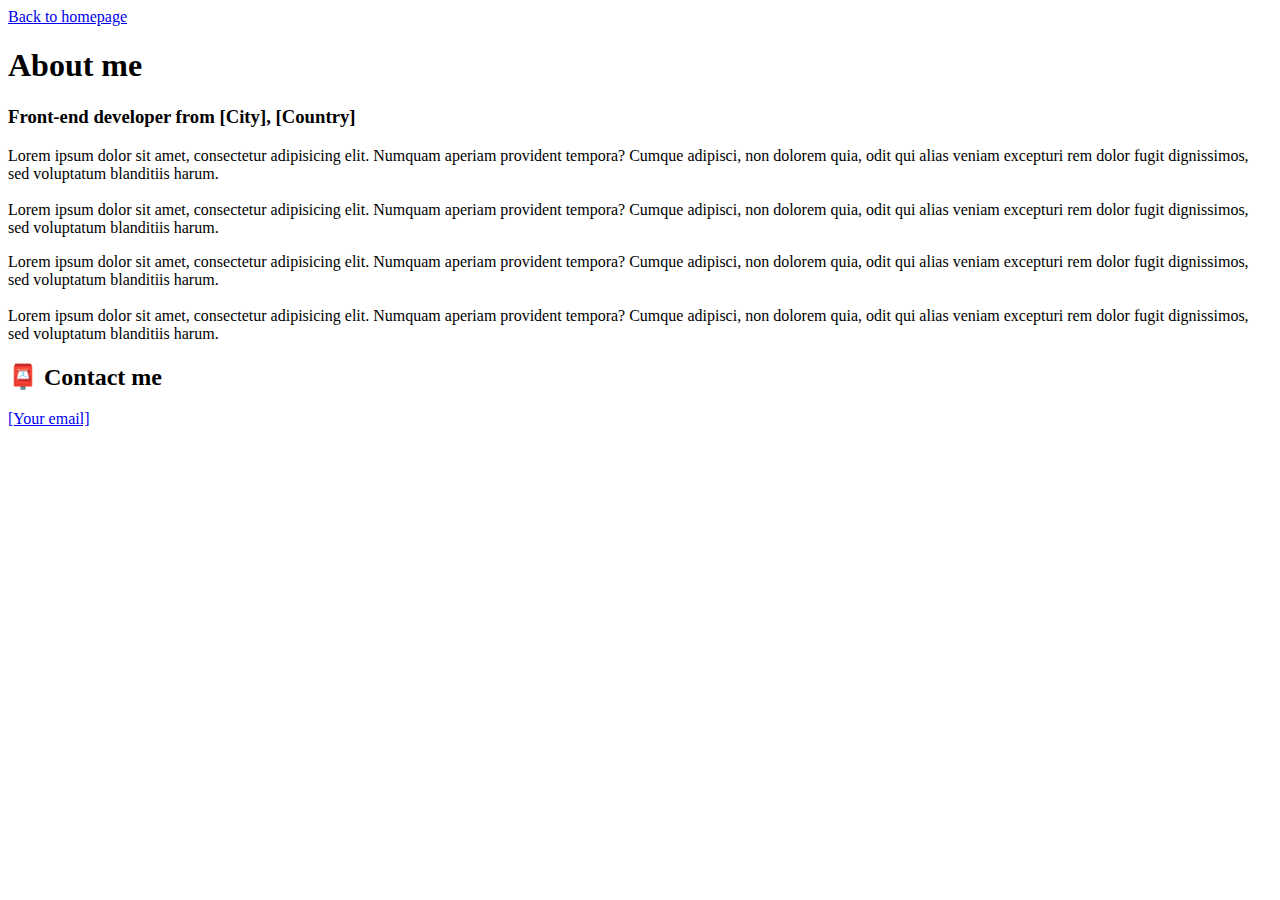
==== about.html @ fc3f0b72 "Create html and css files" ====
<!DOCTYPE html>
<html lang="en">
  <head>
    <meta charset="UTF-8" />
    <meta http-equiv="X-UA-Compatible" content="IE=edge" />
    <meta name="viewport" content="width=device-width, initial-scale=1.0" />
    <link rel="stylesheet" href="style.css" />
    <title>About [Your name]</title>
  </head>
  <body>
    <a href="index.html" class="homepage-link">Back to homepage</a>
    <h1>About me</h1>
    <h3>Front-end developer from [City], [Country]</h3>
    <div class="about-paragraphs">
      <p>
        Lorem ipsum dolor sit amet, consectetur adipisicing elit. Numquam
        aperiam provident tempora? Cumque adipisci, non dolorem quia, odit qui
        alias veniam excepturi rem dolor fugit dignissimos, sed voluptatum
        blanditiis harum.
        <br />
        <br />
        Lorem ipsum dolor sit amet, consectetur adipisicing elit. Numquam
        aperiam provident tempora? Cumque adipisci, non dolorem quia, odit qui
        alias veniam excepturi rem dolor fugit dignissimos, sed voluptatum
        blanditiis harum.
      </p>
      <p>
        Lorem ipsum dolor sit amet, consectetur adipisicing elit. Numquam
        aperiam provident tempora? Cumque adipisci, non dolorem quia, odit qui
        alias veniam excepturi rem dolor fugit dignissimos, sed voluptatum
        blanditiis harum.
        <br />
        <br />
        Lorem ipsum dolor sit amet, consectetur adipisicing elit. Numquam
        aperiam provident tempora? Cumque adipisci, non dolorem quia, odit qui
        alias veniam excepturi rem dolor fugit dignissimos, sed voluptatum
        blanditiis harum.
      </p>
    </div>
    <div id="contact">
      <h2>📮 Contact me</h2>
      <a href="mailto:[email]" class="email-link"> [Your email] </a>
    </div>
  </body>
</html>
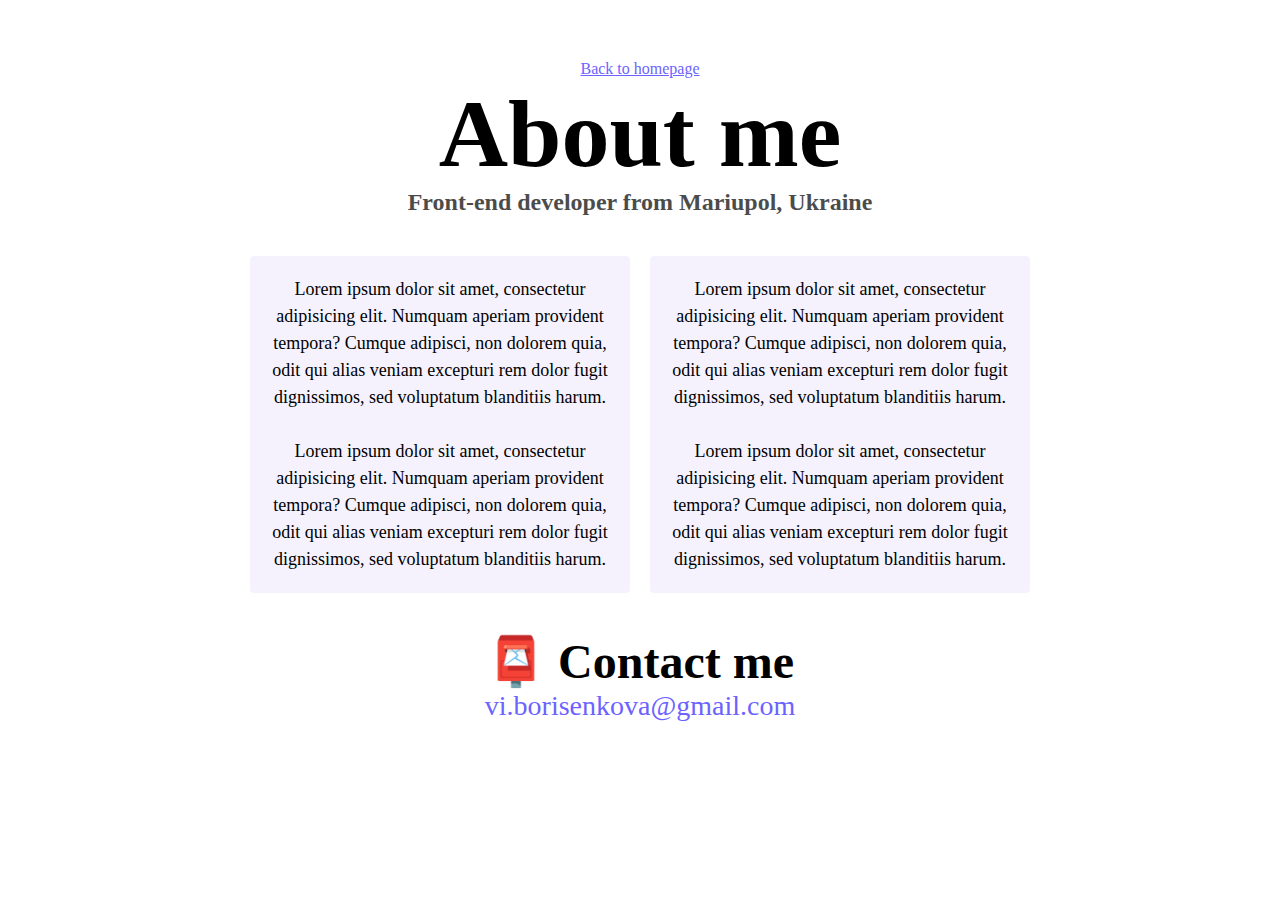
==== commit 38325976: "Add Bootstrap and images" ====
--- a/about.html
+++ b/about.html
@@ -4,13 +4,15 @@
     <meta charset="UTF-8" />
     <meta http-equiv="X-UA-Compatible" content="IE=edge" />
     <meta name="viewport" content="width=device-width, initial-scale=1.0" />
-    <link rel="stylesheet" href="style.css" />
-    <title>About [Your name]</title>
+    <link rel="stylesheet" href="src/style.css" />
+    <link href="https://cdn.jsdelivr.net/npm/bootstrap@5.2.0/dist/css/bootstrap.min.css" rel="stylesheet" integrity="sha384-gH2yIJqKdNHPEq0n4Mqa/HGKIhSkIHeL5AyhkYV8i59U5AR6csBvApHHNl/vI1Bx" crossorigin="anonymous">
+<script src="https://cdn.jsdelivr.net/npm/bootstrap@5.2.0/dist/js/bootstrap.bundle.min.js" integrity="sha384-A3rJD856KowSb7dwlZdYEkO39Gagi7vIsF0jrRAoQmDKKtQBHUuLZ9AsSv4jD4Xa" crossorigin="anonymous"></script>
+    <title>About Viktoriia Borisenkova</title>
   </head>
   <body>
     <a href="index.html" class="homepage-link">Back to homepage</a>
     <h1>About me</h1>
-    <h3>Front-end developer from [City], [Country]</h3>
+    <h3>Front-end developer from Mariupol, Ukraine</h3>
     <div class="about-paragraphs">
       <p>
         Lorem ipsum dolor sit amet, consectetur adipisicing elit. Numquam
@@ -39,7 +41,7 @@
     </div>
     <div id="contact">
       <h2>📮 Contact me</h2>
-      <a href="mailto:[email]" class="email-link"> [Your email] </a>
+      <a href="mailto:vi.borisenkova@gmail.com" class="email-link"> vi.borisenkova@gmail.com </a>
     </div>
   </body>
 </html>
--- a/src/style.css
+++ b/src/style.css
@@ -0,0 +1,92 @@
+:root {
+    --primary-color: #6c63ff;
+    --secondary-color: #f5f2fe;
+    --box-shadow: 0 5px 10px rgba(0, 0, 0, 0.3);
+  }
+  
+  body {
+    margin: 60px auto;
+    max-width: 800px;
+  }
+  
+  h1,
+  h2,
+  h3 {
+    text-align: center;
+    margin: 0;
+  }
+  
+  h1 {
+    font-size: 96px;
+  }
+  
+  h2 {
+    font-size: 48px;
+  }
+  
+  h3 {
+    font-size: 24px;
+    opacity: 0.7;
+  }
+  
+  p {
+    background: var(--secondary-color);
+    padding: 20px;
+    border-radius: 4px;
+    font-size: 18px;
+    line-height: 1.5;
+    text-align: center;
+  }
+  
+  .navigation-links {
+    display: flex;
+    margin-top: 40px;
+    justify-content: center;
+  }
+  
+  .navigation-links a {
+    margin: 20px;
+    border-radius: 4px;
+    padding: 20px 15px;
+    text-decoration: none;
+    text-transform: capitalize;
+  }
+  
+  .contact-link {
+    background: var(--primary-color);
+    box-shadow: var(--box-shadow);
+    color: white;
+  }
+  
+  .about-link {
+    color: var(--primary-color);
+    border: 1px solid var(--primary-color);
+  }
+  
+  .homepage-link {
+    color: var(--primary-color);
+    text-align: center;
+    display: block;
+  }
+  
+  .about-paragraphs {
+    display: flex;
+    margin: 30px 0;
+  }
+  
+  .about-paragraphs p {
+    margin: 10px;
+  }
+  
+  .email-link {
+    display: flex;
+    justify-content: center;
+    color: var(--primary-color);
+    font-size: 28px;
+    text-decoration: none;
+  }
+  
+  .email-link:hover {
+    text-decoration: underline;
+  }
+  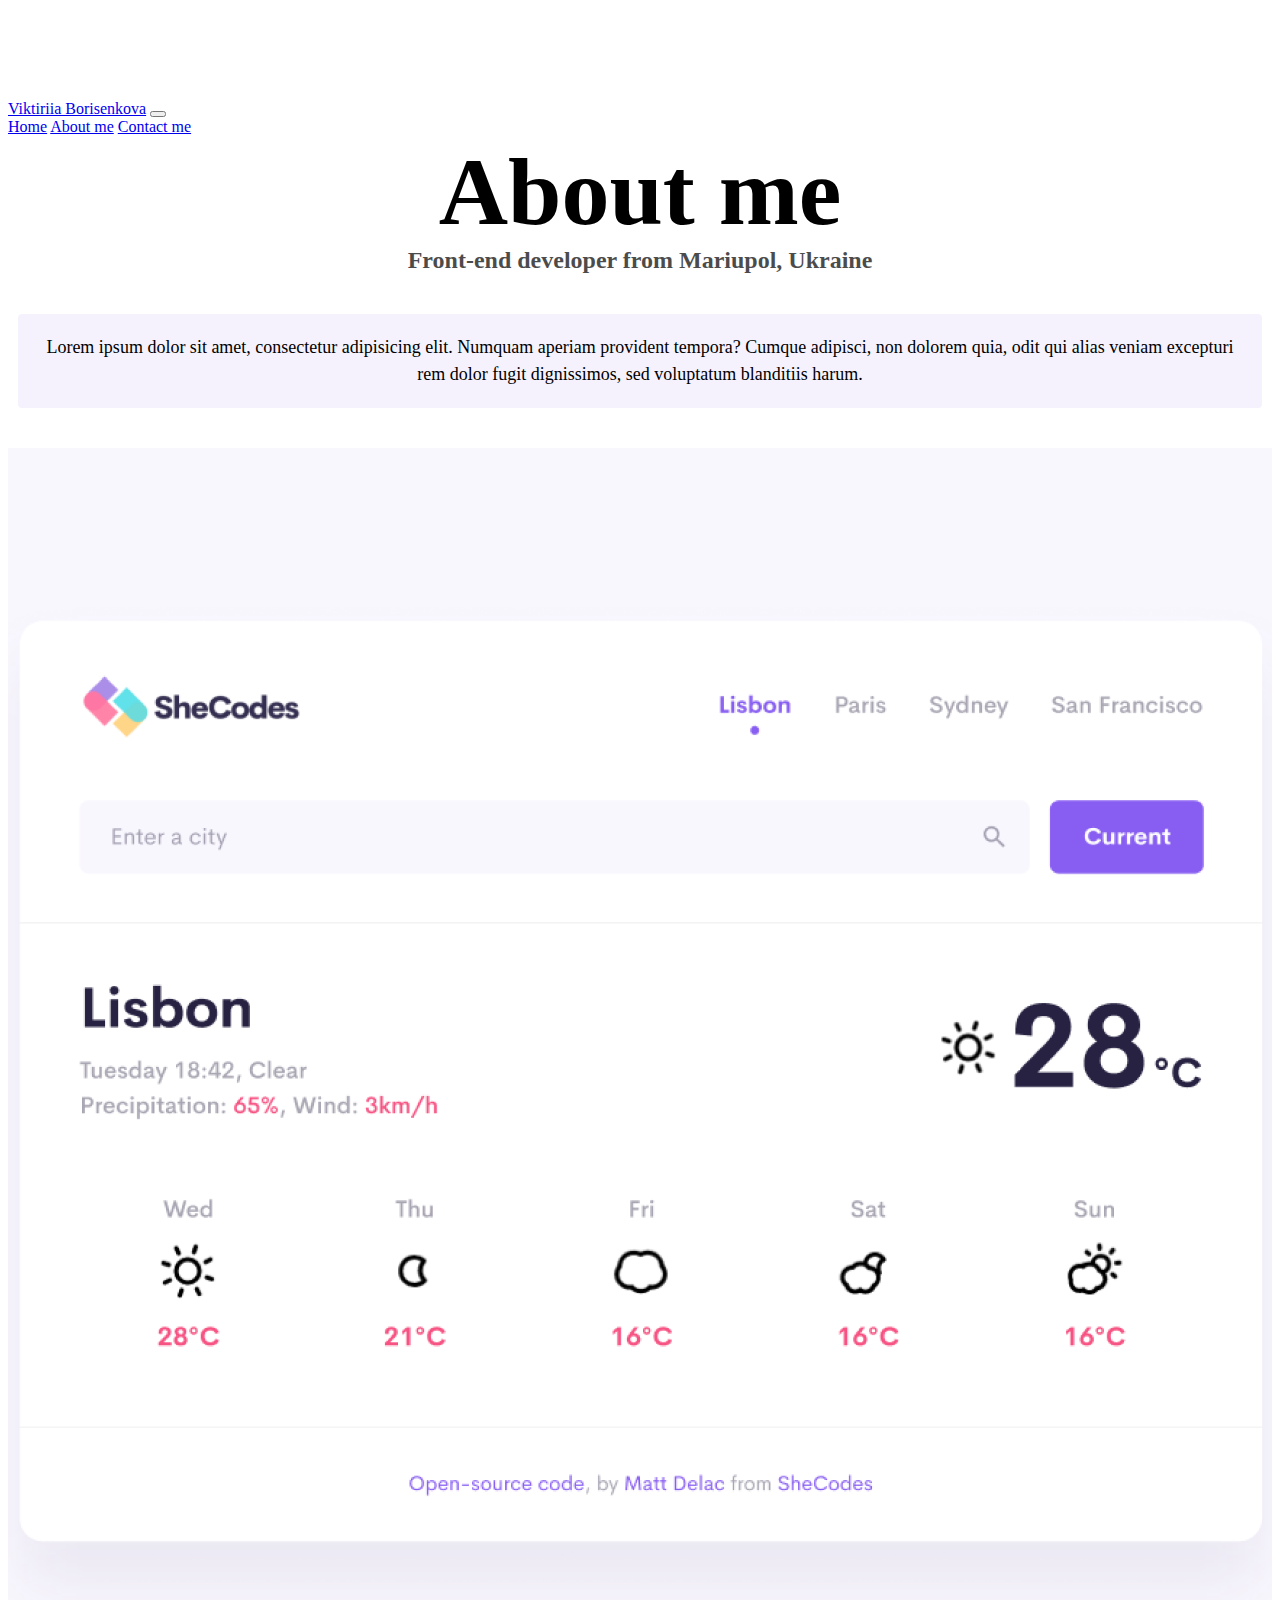
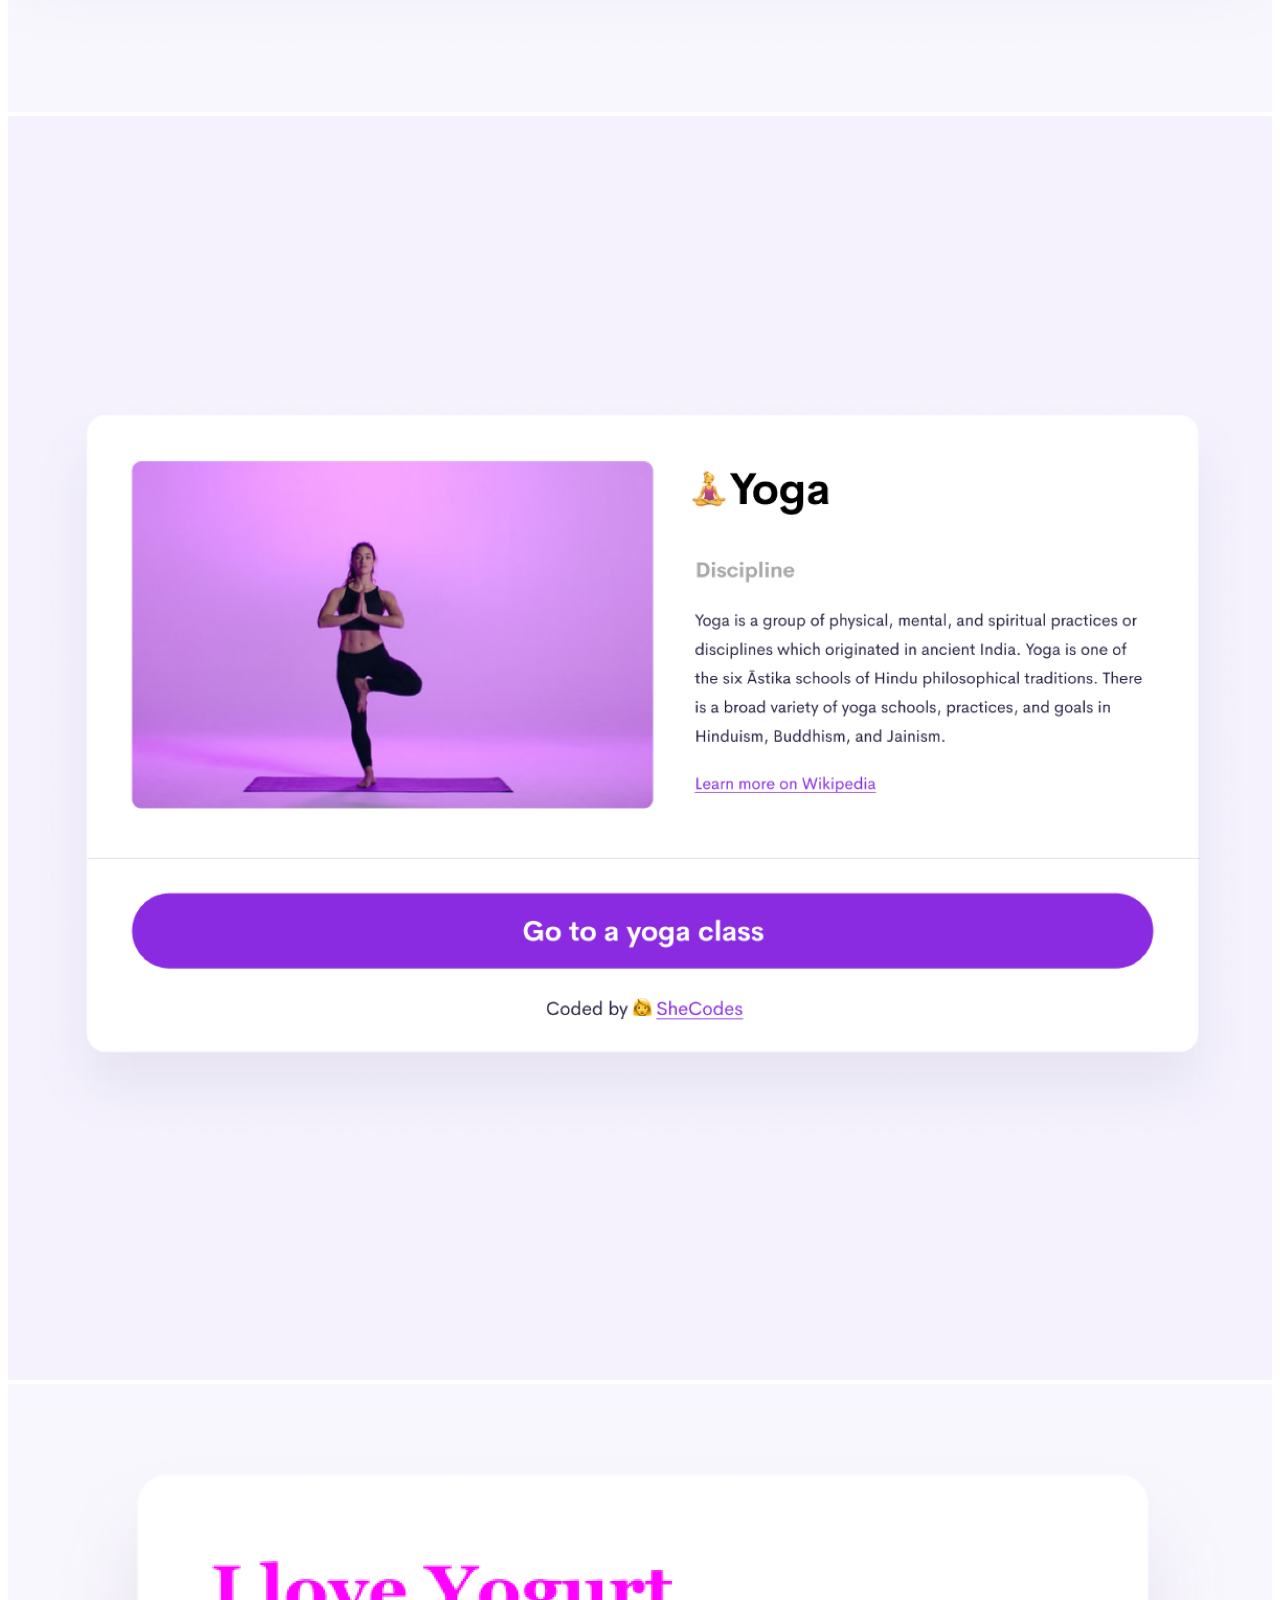
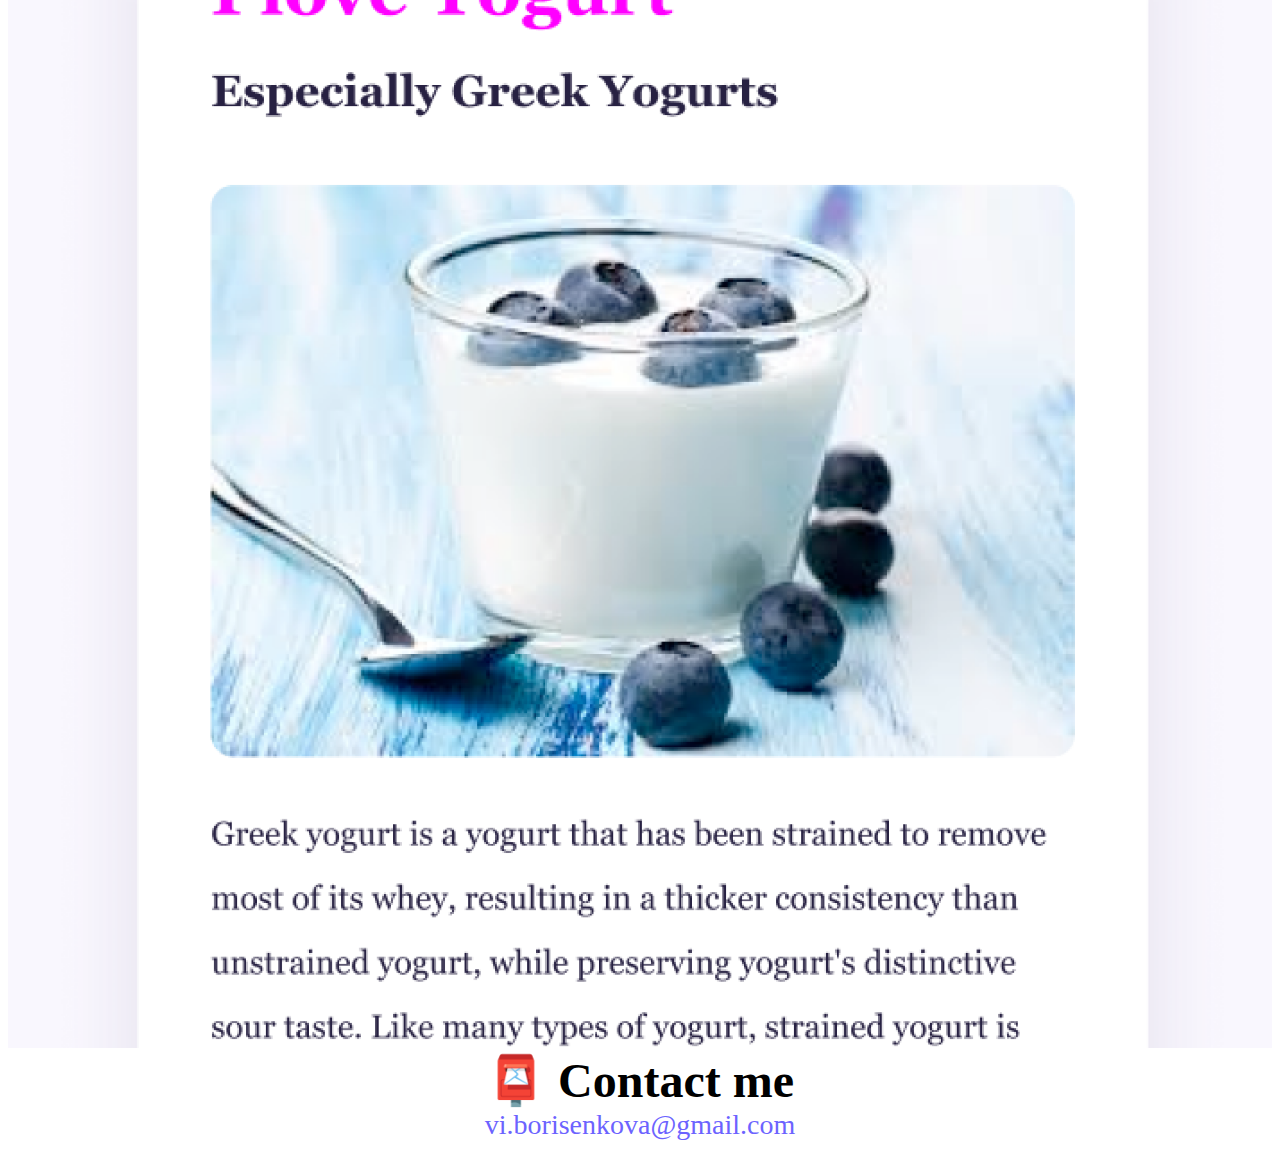
==== commit e9e524cd: "Change paragraphs add css" ====
--- a/about.html
+++ b/about.html
@@ -6,40 +6,44 @@
     <meta name="viewport" content="width=device-width, initial-scale=1.0" />
     <link rel="stylesheet" href="src/style.css" />
     <link href="https://cdn.jsdelivr.net/npm/bootstrap@5.2.0/dist/css/bootstrap.min.css" rel="stylesheet" integrity="sha384-gH2yIJqKdNHPEq0n4Mqa/HGKIhSkIHeL5AyhkYV8i59U5AR6csBvApHHNl/vI1Bx" crossorigin="anonymous">
-<script src="https://cdn.jsdelivr.net/npm/bootstrap@5.2.0/dist/js/bootstrap.bundle.min.js" integrity="sha384-A3rJD856KowSb7dwlZdYEkO39Gagi7vIsF0jrRAoQmDKKtQBHUuLZ9AsSv4jD4Xa" crossorigin="anonymous"></script>
+    <script src="https://cdn.jsdelivr.net/npm/bootstrap@5.2.0/dist/js/bootstrap.bundle.min.js" integrity="sha384-A3rJD856KowSb7dwlZdYEkO39Gagi7vIsF0jrRAoQmDKKtQBHUuLZ9AsSv4jD4Xa" crossorigin="anonymous"></script>
+
     <title>About Viktoriia Borisenkova</title>
   </head>
   <body>
-    <a href="index.html" class="homepage-link">Back to homepage</a>
-    <h1>About me</h1>
-    <h3>Front-end developer from Mariupol, Ukraine</h3>
-    <div class="about-paragraphs">
-      <p>
-        Lorem ipsum dolor sit amet, consectetur adipisicing elit. Numquam
-        aperiam provident tempora? Cumque adipisci, non dolorem quia, odit qui
-        alias veniam excepturi rem dolor fugit dignissimos, sed voluptatum
-        blanditiis harum.
-        <br />
-        <br />
-        Lorem ipsum dolor sit amet, consectetur adipisicing elit. Numquam
-        aperiam provident tempora? Cumque adipisci, non dolorem quia, odit qui
-        alias veniam excepturi rem dolor fugit dignissimos, sed voluptatum
-        blanditiis harum.
-      </p>
-      <p>
-        Lorem ipsum dolor sit amet, consectetur adipisicing elit. Numquam
-        aperiam provident tempora? Cumque adipisci, non dolorem quia, odit qui
-        alias veniam excepturi rem dolor fugit dignissimos, sed voluptatum
-        blanditiis harum.
-        <br />
-        <br />
-        Lorem ipsum dolor sit amet, consectetur adipisicing elit. Numquam
-        aperiam provident tempora? Cumque adipisci, non dolorem quia, odit qui
-        alias veniam excepturi rem dolor fugit dignissimos, sed voluptatum
-        blanditiis harum.
-      </p>
+    <nav class="navbar navbar-expand-lg fixed-top bg-light">
+      <div class="container-fluid">
+        <a class="navbar-brand" href="#">Viktiriia Borisenkova</a>
+        <button class="navbar-toggler" type="button" data-bs-toggle="collapse" data-bs-target="#navbarNavAltMarkup" aria-controls="navbarNavAltMarkup" aria-expanded="false" aria-label="Toggle navigation">
+          <span class="navbar-toggler-icon"></span>
+        </button>
+        <div class="collapse navbar-collapse" id="navbarNavAltMarkup">
+          <div class="navbar-nav">
+            <a class="nav-link active" aria-current="page" href="index.html">Home</a>
+            <a class="nav-link" href="about.html">About me</a>
+            <a class="nav-link" href="about.html#contact">Contact me</a>
+          </div>
+        </div>
+      </div>
+    </nav>
+    <h1 class="text-center mt-5">About me</h1>
+      <h3 class="text-center">Front-end developer from Mariupol, Ukraine</h3>
+      <div class="about-paragraphs text-center">
+        <p>
+          Lorem ipsum dolor sit amet, consectetur adipisicing elit. Numquam
+          aperiam provident tempora? Cumque adipisci, non dolorem quia, odit qui
+          alias veniam excepturi rem dolor fugit dignissimos, sed voluptatum
+          blanditiis harum.
+        </p>
+      </div>
+    <div class="container text-center mb-4">
+      <div class="row">
+        <div class="col-4"><img src="img/Без названия.png" width="100%"></div>
+        <div class="col-4"><img src="img/Без названия (1).png" width="100%"></div>
+        <div class="col-4"><img src="img/Без названия (2).png" width="100%"></div>
+      </div>
     </div>
-    <div id="contact">
+    <div id="contact" class="text-center">
       <h2>📮 Contact me</h2>
       <a href="mailto:vi.borisenkova@gmail.com" class="email-link"> vi.borisenkova@gmail.com </a>
     </div>
--- a/src/style.css
+++ b/src/style.css
@@ -5,8 +5,7 @@
   }
   
   body {
-    margin: 60px auto;
-    max-width: 800px;
+    margin-top: 100px;
   }
   
   h1,
@@ -37,7 +36,7 @@
     line-height: 1.5;
     text-align: center;
   }
-  
+ 
   .navigation-links {
     display: flex;
     margin-top: 40px;
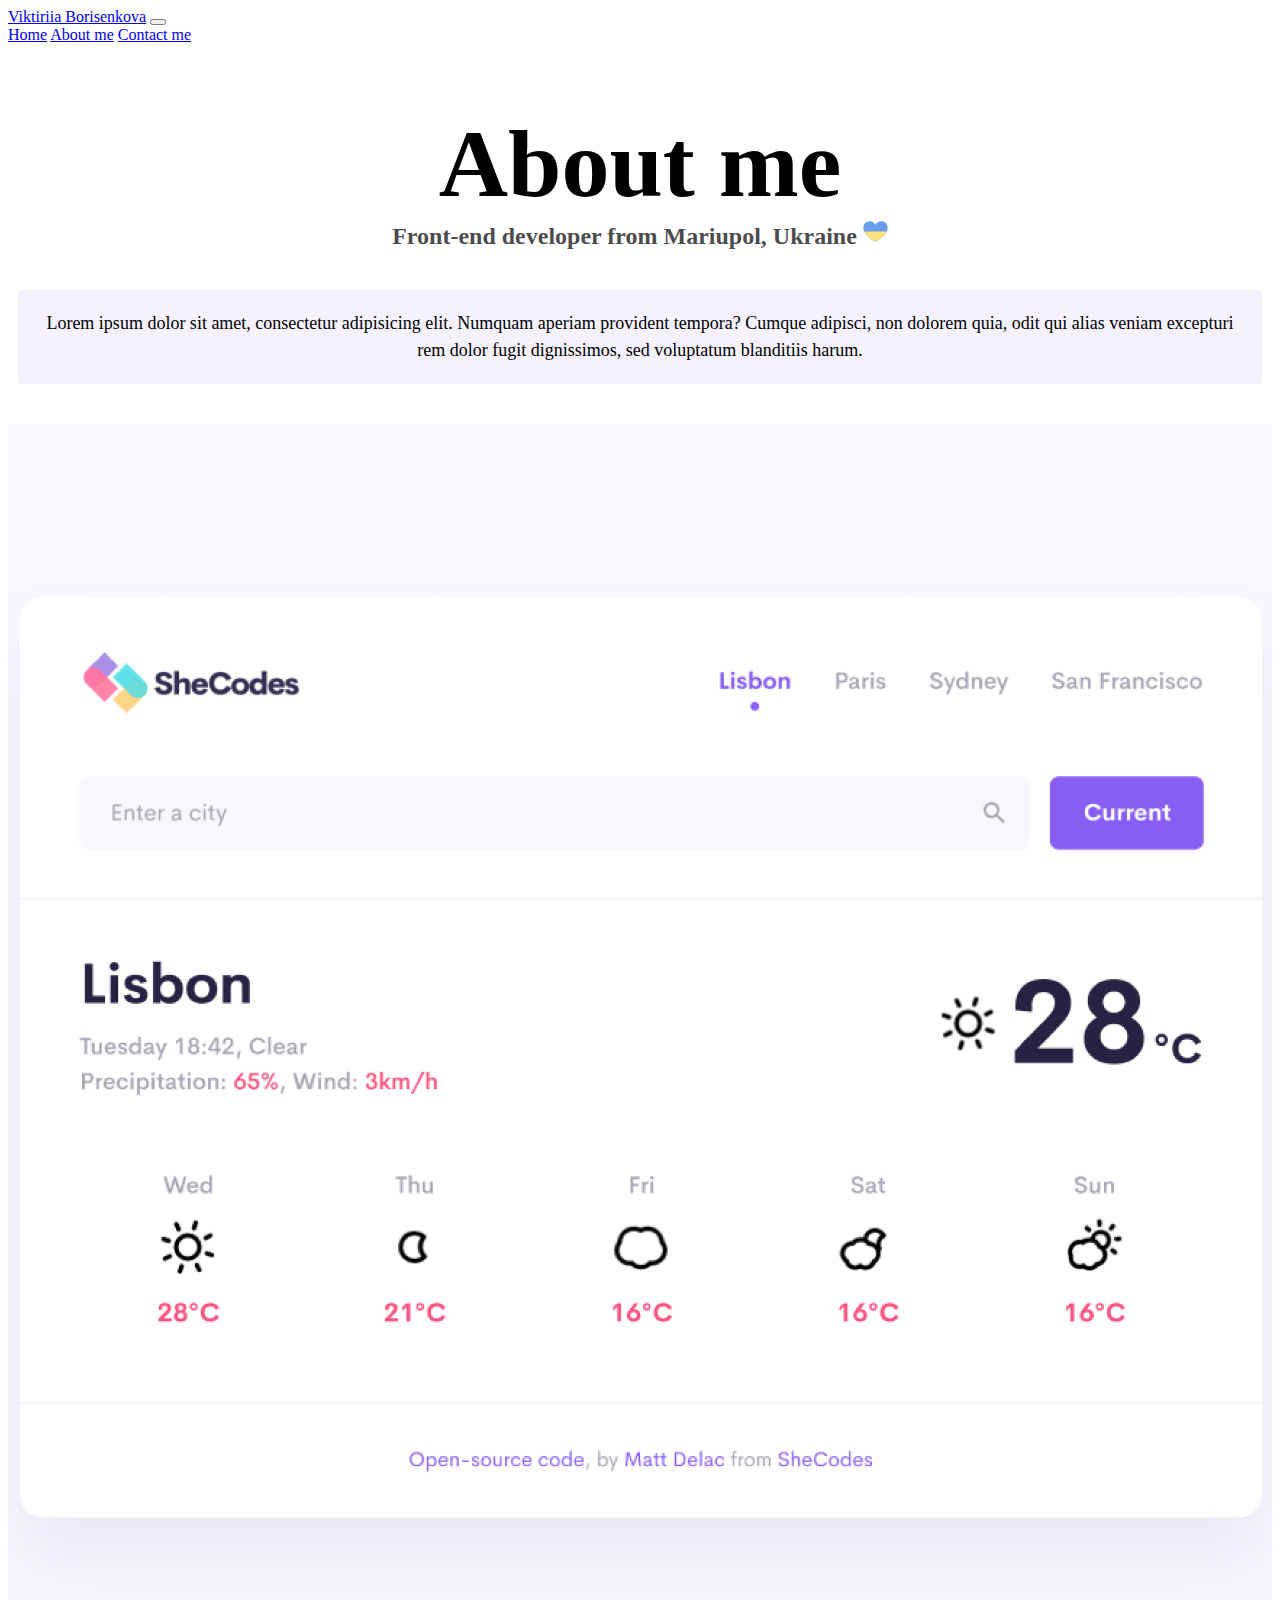
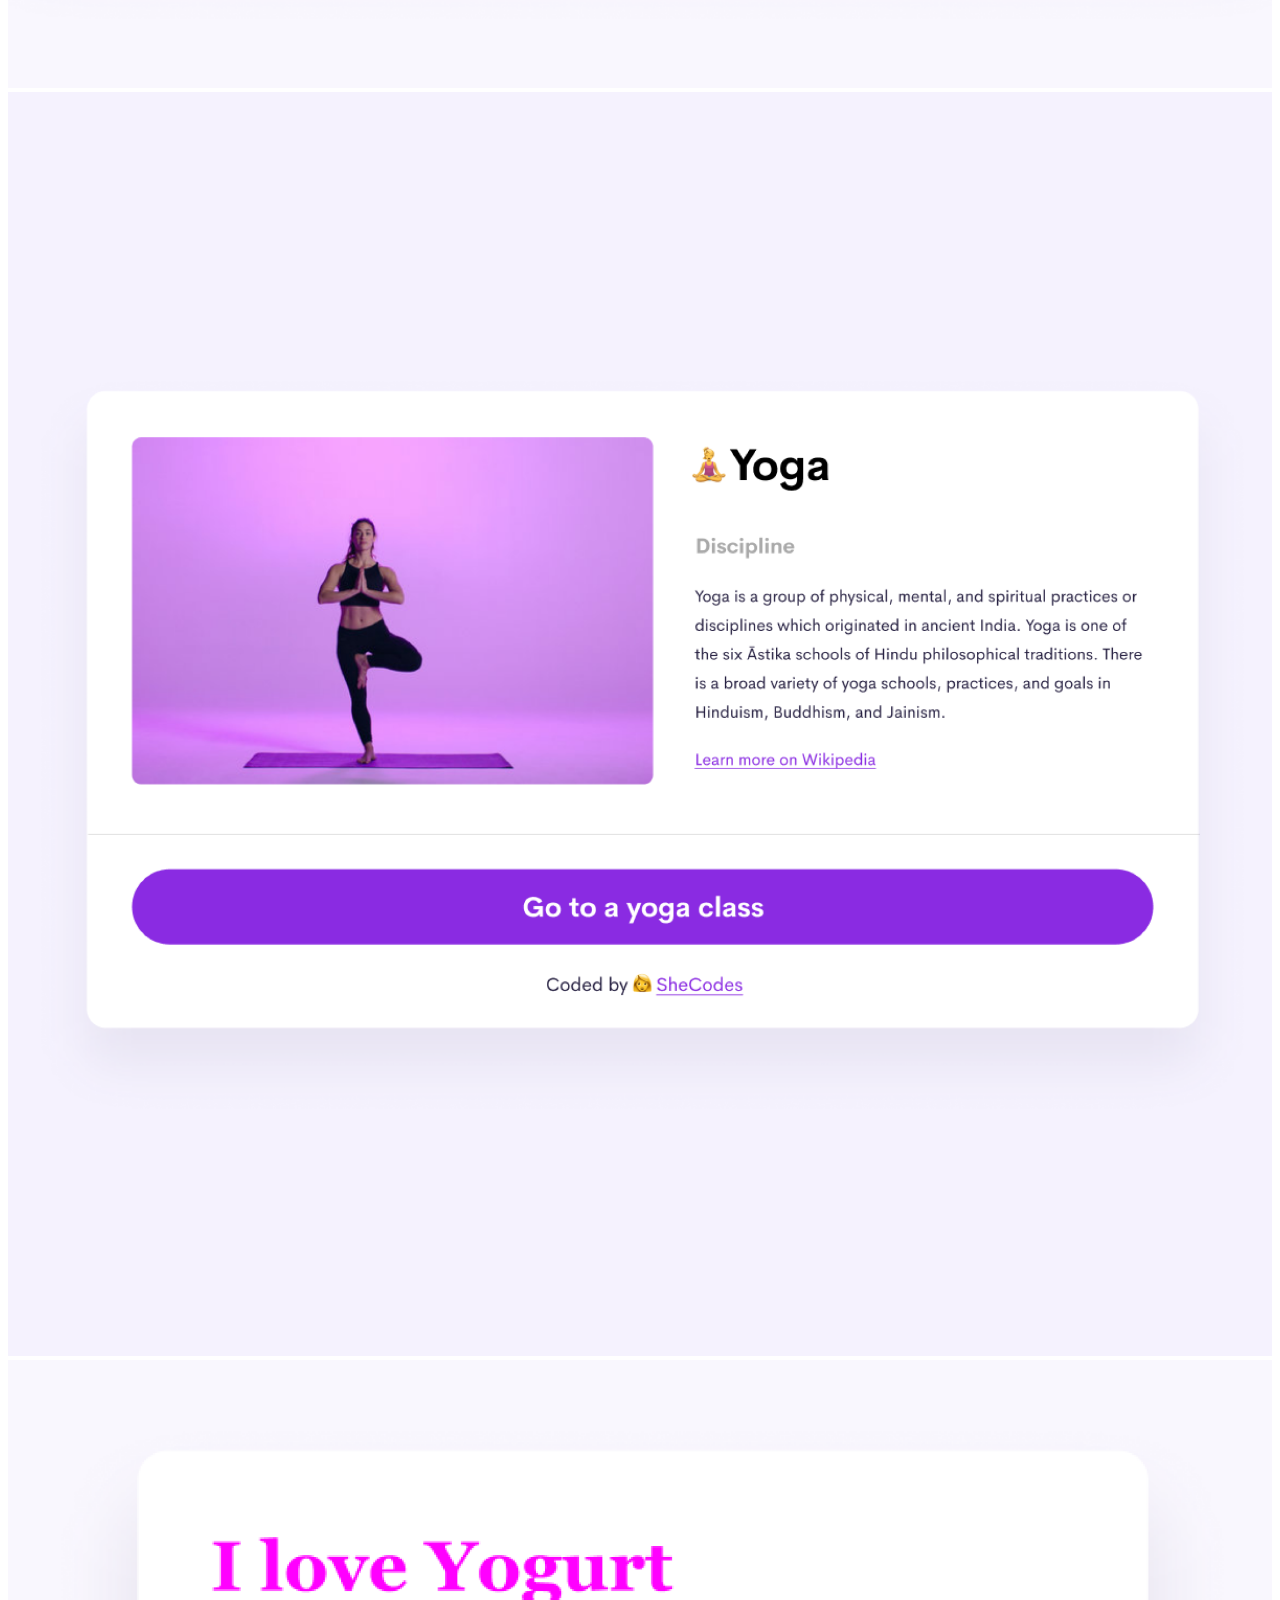
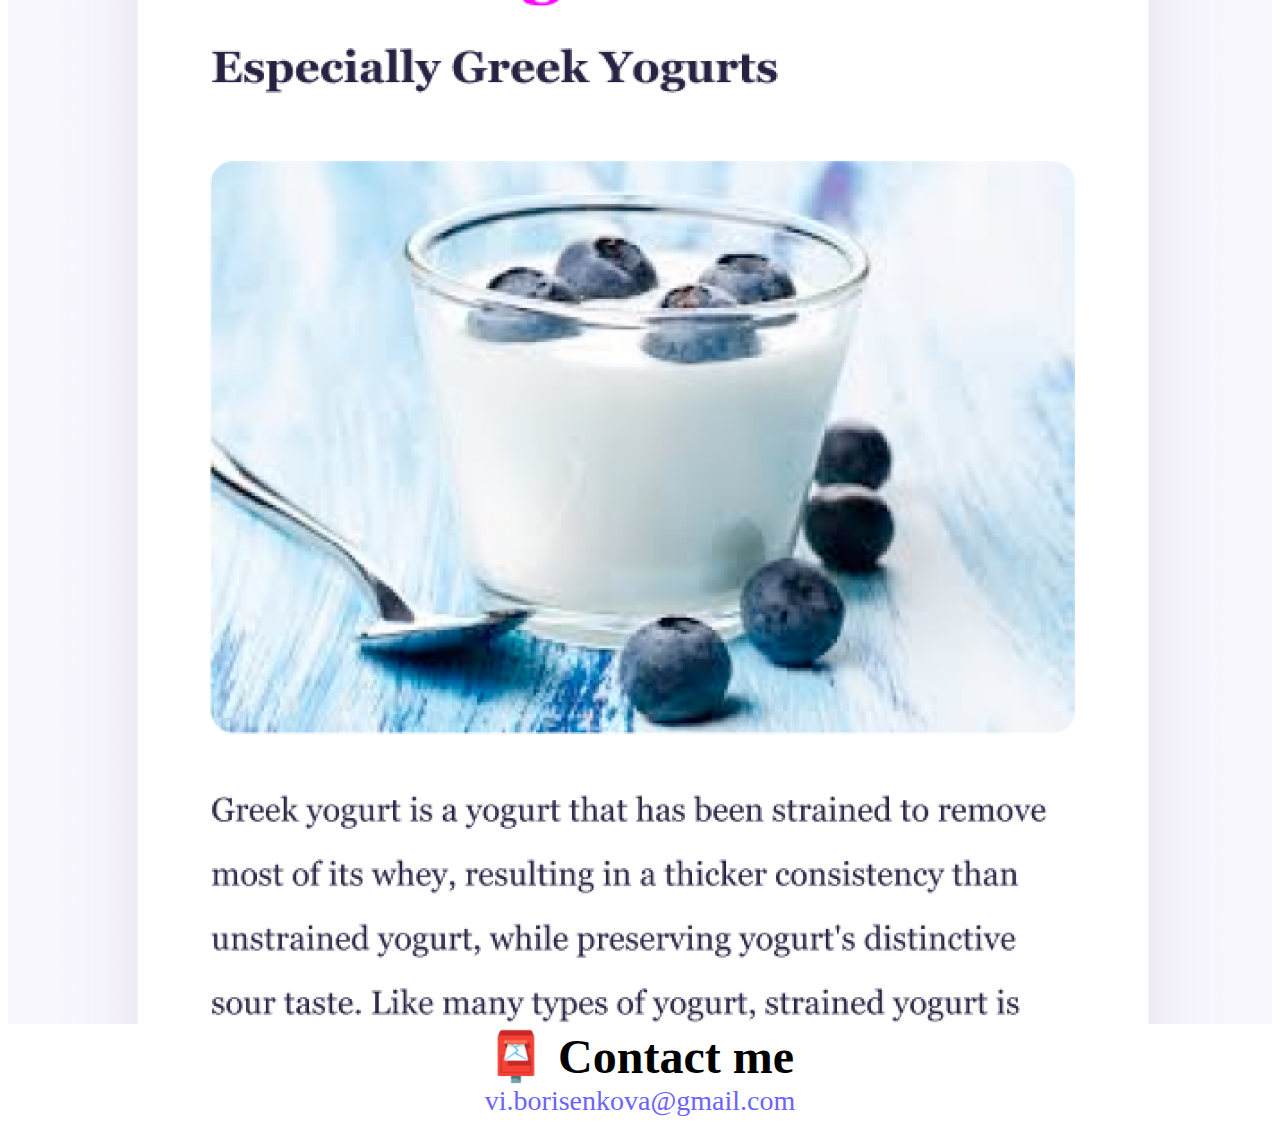
==== commit ff0d7226: "add css and new content" ====
--- a/about.html
+++ b/about.html
@@ -4,16 +4,16 @@
     <meta charset="UTF-8" />
     <meta http-equiv="X-UA-Compatible" content="IE=edge" />
     <meta name="viewport" content="width=device-width, initial-scale=1.0" />
-    <link rel="stylesheet" href="src/style.css" />
     <link href="https://cdn.jsdelivr.net/npm/bootstrap@5.2.0/dist/css/bootstrap.min.css" rel="stylesheet" integrity="sha384-gH2yIJqKdNHPEq0n4Mqa/HGKIhSkIHeL5AyhkYV8i59U5AR6csBvApHHNl/vI1Bx" crossorigin="anonymous">
     <script src="https://cdn.jsdelivr.net/npm/bootstrap@5.2.0/dist/js/bootstrap.bundle.min.js" integrity="sha384-A3rJD856KowSb7dwlZdYEkO39Gagi7vIsF0jrRAoQmDKKtQBHUuLZ9AsSv4jD4Xa" crossorigin="anonymous"></script>
+    <link rel="stylesheet" href="src/style.css" />
 
     <title>About Viktoriia Borisenkova</title>
   </head>
   <body>
     <nav class="navbar navbar-expand-lg fixed-top bg-light">
       <div class="container-fluid">
-        <a class="navbar-brand" href="#">Viktiriia Borisenkova</a>
+        <a class="navbar-brand" href="index.html">Viktiriia Borisenkova</a>
         <button class="navbar-toggler" type="button" data-bs-toggle="collapse" data-bs-target="#navbarNavAltMarkup" aria-controls="navbarNavAltMarkup" aria-expanded="false" aria-label="Toggle navigation">
           <span class="navbar-toggler-icon"></span>
         </button>
@@ -26,8 +26,8 @@
         </div>
       </div>
     </nav>
-    <h1 class="text-center mt-5">About me</h1>
-      <h3 class="text-center">Front-end developer from Mariupol, Ukraine</h3>
+    <h1 class="text-center mt-6">About me</h1>
+      <h3 class="text-center">Front-end developer from Mariupol, Ukraine <img src="img/9153349_heart_love_country_nation_ukraine_icon.svg" alt="UA" width="25"></h3>
       <div class="about-paragraphs text-center">
         <p>
           Lorem ipsum dolor sit amet, consectetur adipisicing elit. Numquam
@@ -38,9 +38,9 @@
       </div>
     <div class="container text-center mb-4">
       <div class="row">
-        <div class="col-4"><img src="img/Без названия.png" width="100%"></div>
-        <div class="col-4"><img src="img/Без названия (1).png" width="100%"></div>
-        <div class="col-4"><img src="img/Без названия (2).png" width="100%"></div>
+        <div class="col-md-4"><img src="img/Без названия.png" width="100%"></div>
+        <div class="col-md-4"><img src="img/Без названия (1).png" width="100%"></div>
+        <div class="col-md-4"><img src="img/Без названия (2).png" width="100%"></div>
       </div>
     </div>
     <div id="contact" class="text-center">
--- a/src/style.css
+++ b/src/style.css
@@ -4,10 +4,9 @@
     --box-shadow: 0 5px 10px rgba(0, 0, 0, 0.3);
   }
   
-  body {
-    margin-top: 100px;
-  }
-  
+ body {
+  scroll-behavior: smooth;
+ }
   h1,
   h2,
   h3 {
@@ -36,7 +35,19 @@
     line-height: 1.5;
     text-align: center;
   }
- 
+ .mt-6 {
+  margin-top: 4rem !important;
+ }
+.primary-link {
+  background: var(--primary-color);
+  color: var(--secondary-color);
+  box-shadow: var(--box-shadow);
+  margin: 20px;
+    border-radius: 4px;
+    padding: 20px 15px;
+    text-decoration: none;
+    text-transform: capitalize;
+}
   .navigation-links {
     display: flex;
     margin-top: 40px;
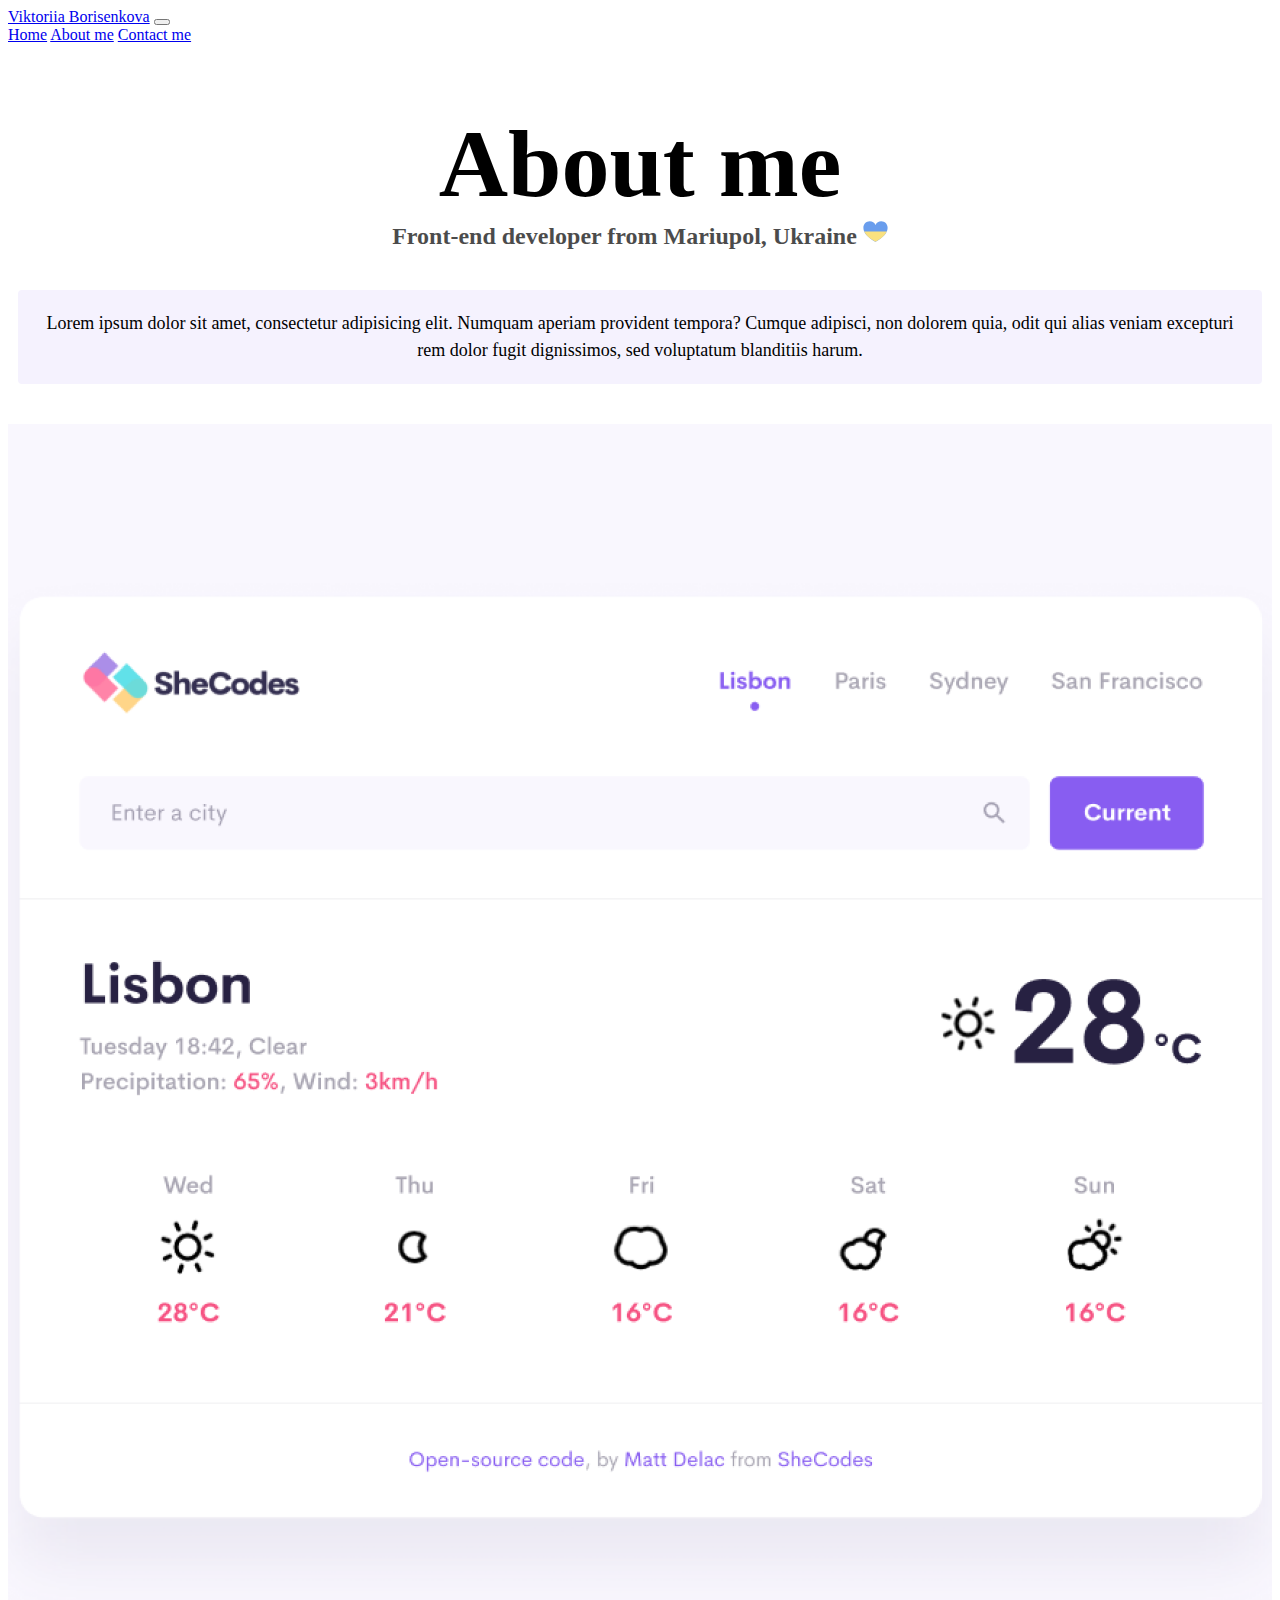
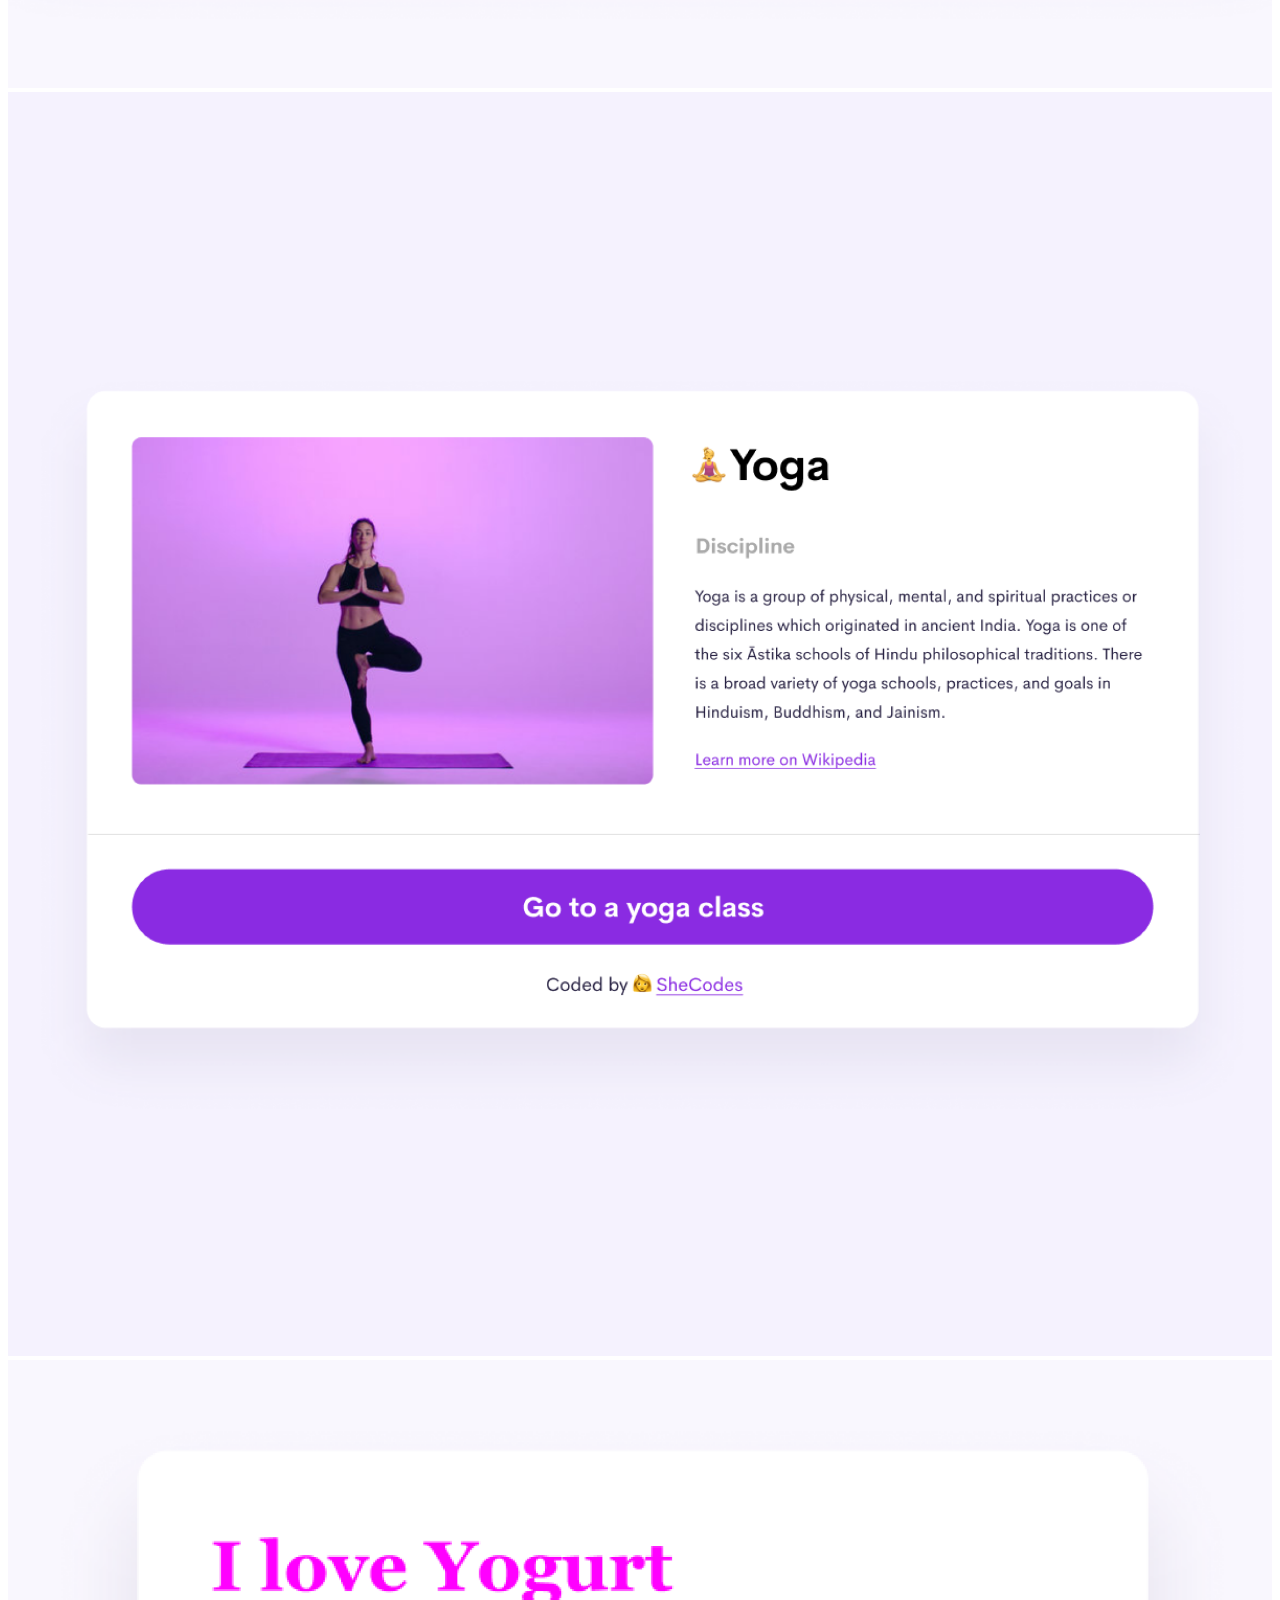
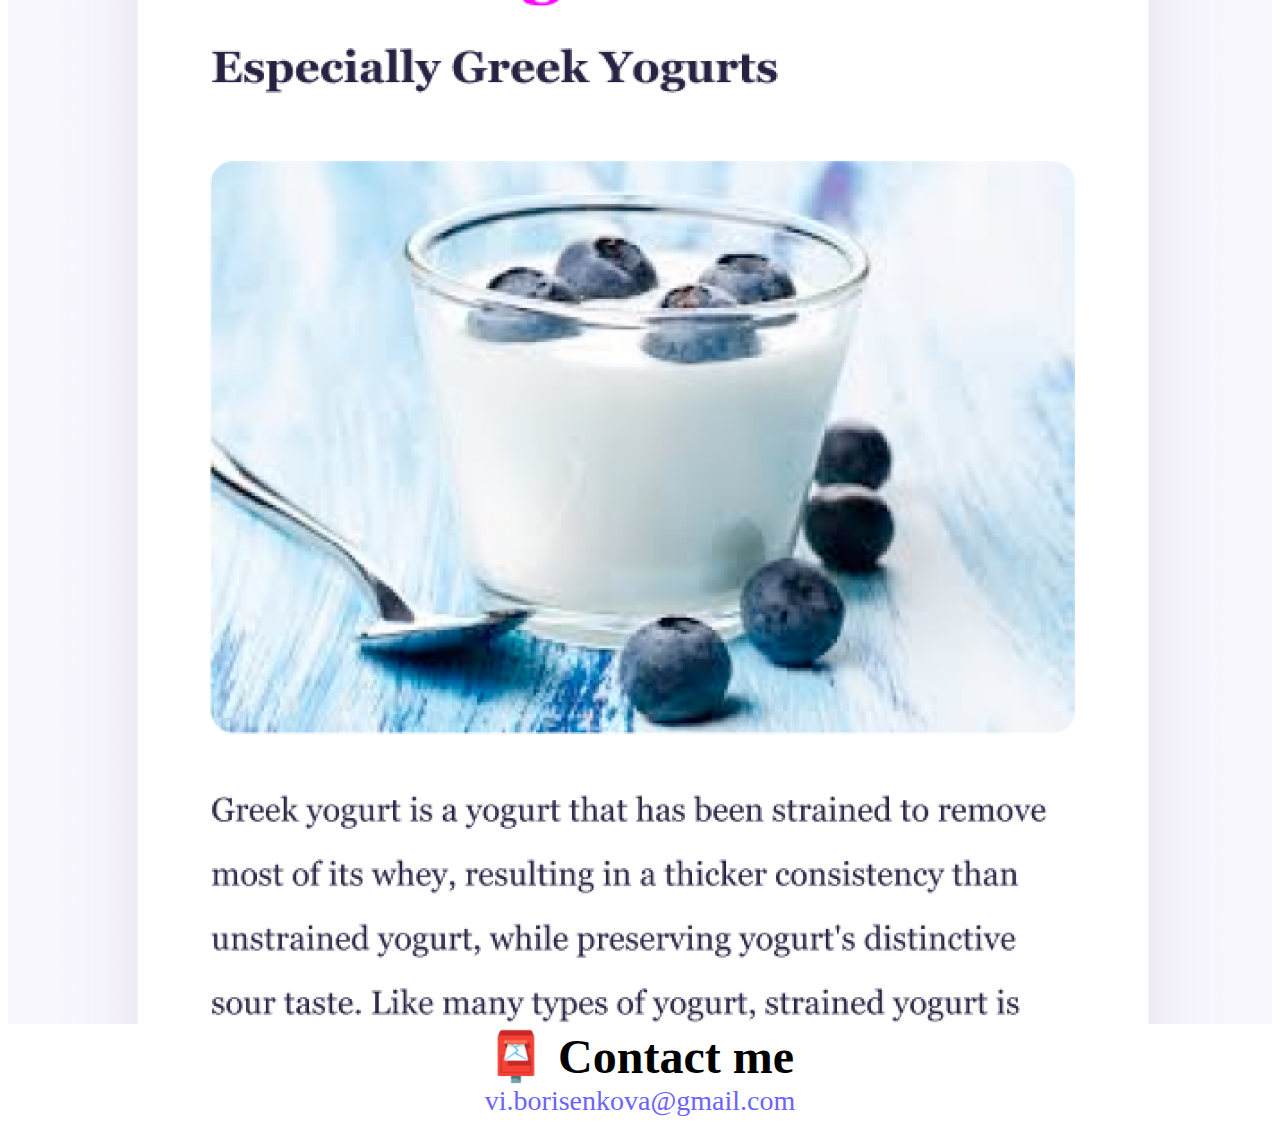
==== commit 92c064d9: "update about html" ====
--- a/about.html
+++ b/about.html
@@ -13,7 +13,7 @@
   <body>
     <nav class="navbar navbar-expand-lg fixed-top bg-light">
       <div class="container-fluid">
-        <a class="navbar-brand" href="index.html">Viktiriia Borisenkova</a>
+        <a class="navbar-brand" href="index.html">Viktoriia Borisenkova</a>
         <button class="navbar-toggler" type="button" data-bs-toggle="collapse" data-bs-target="#navbarNavAltMarkup" aria-controls="navbarNavAltMarkup" aria-expanded="false" aria-label="Toggle navigation">
           <span class="navbar-toggler-icon"></span>
         </button>
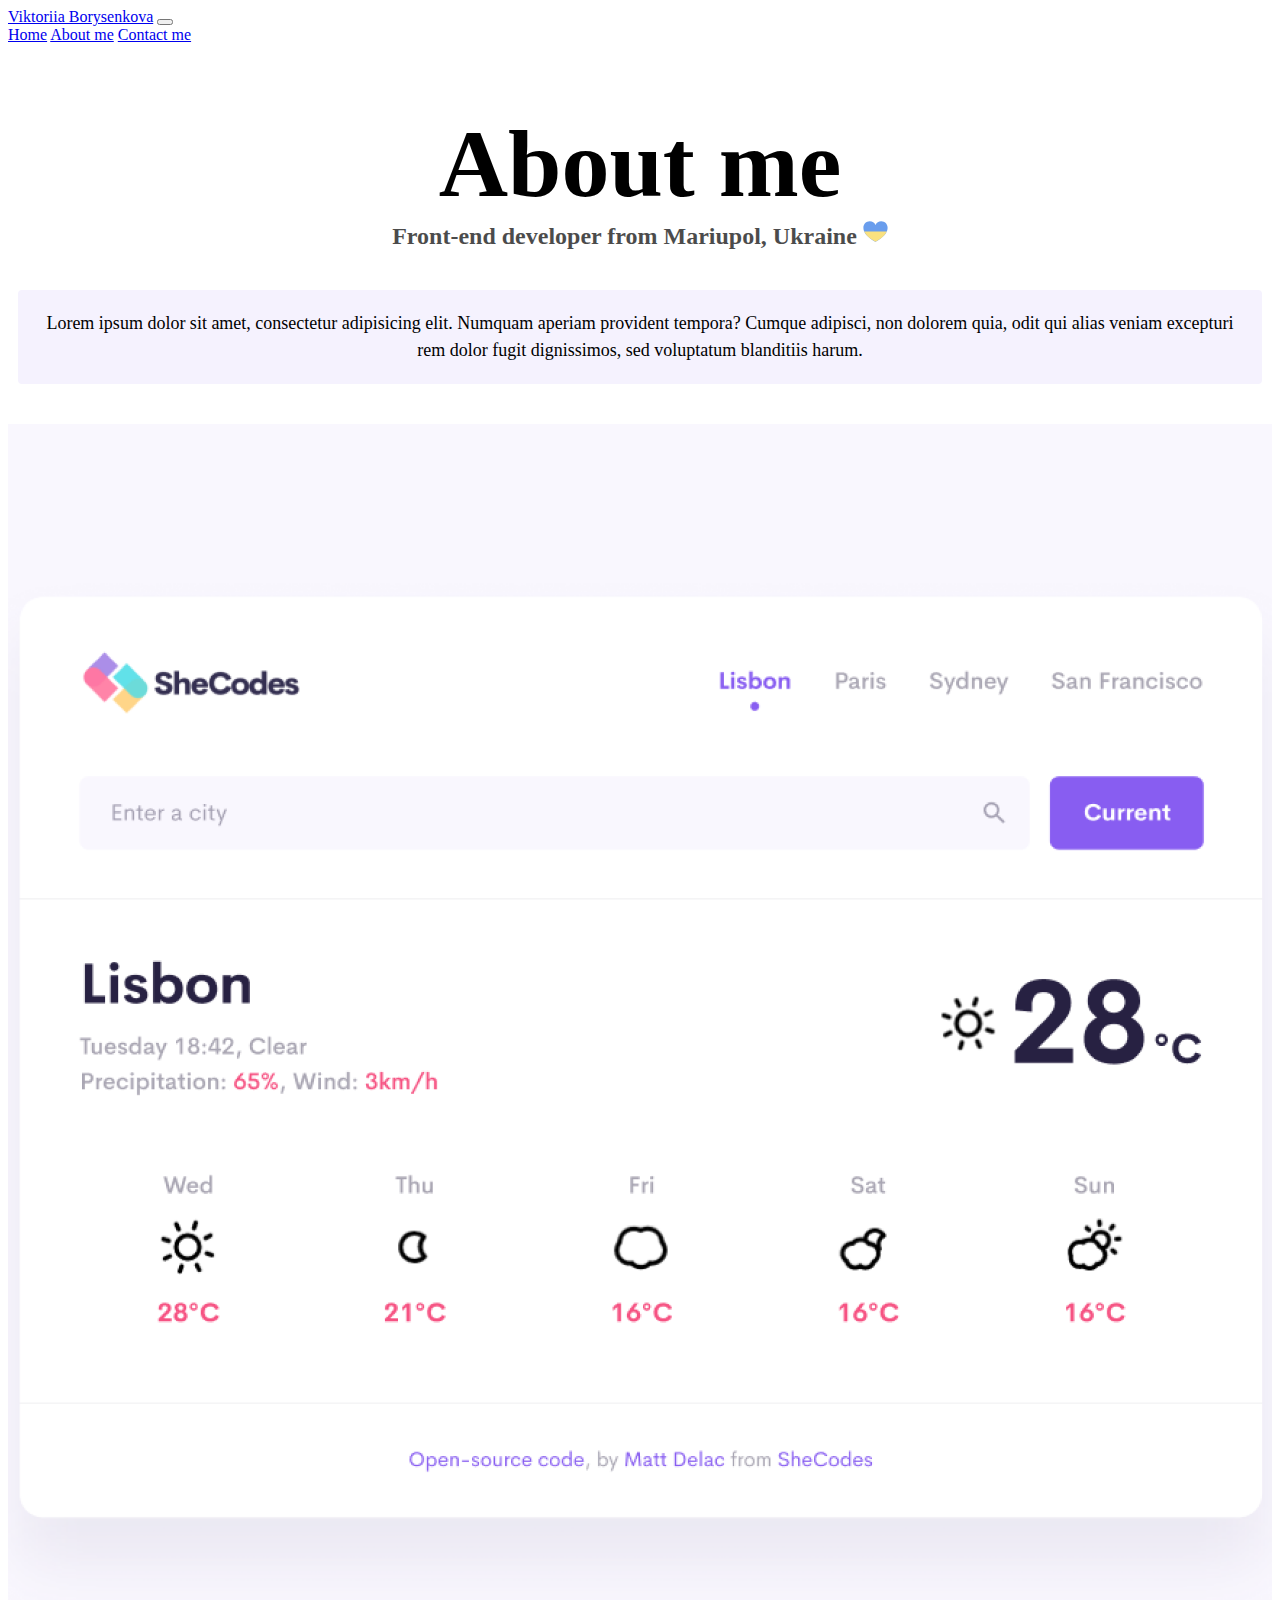
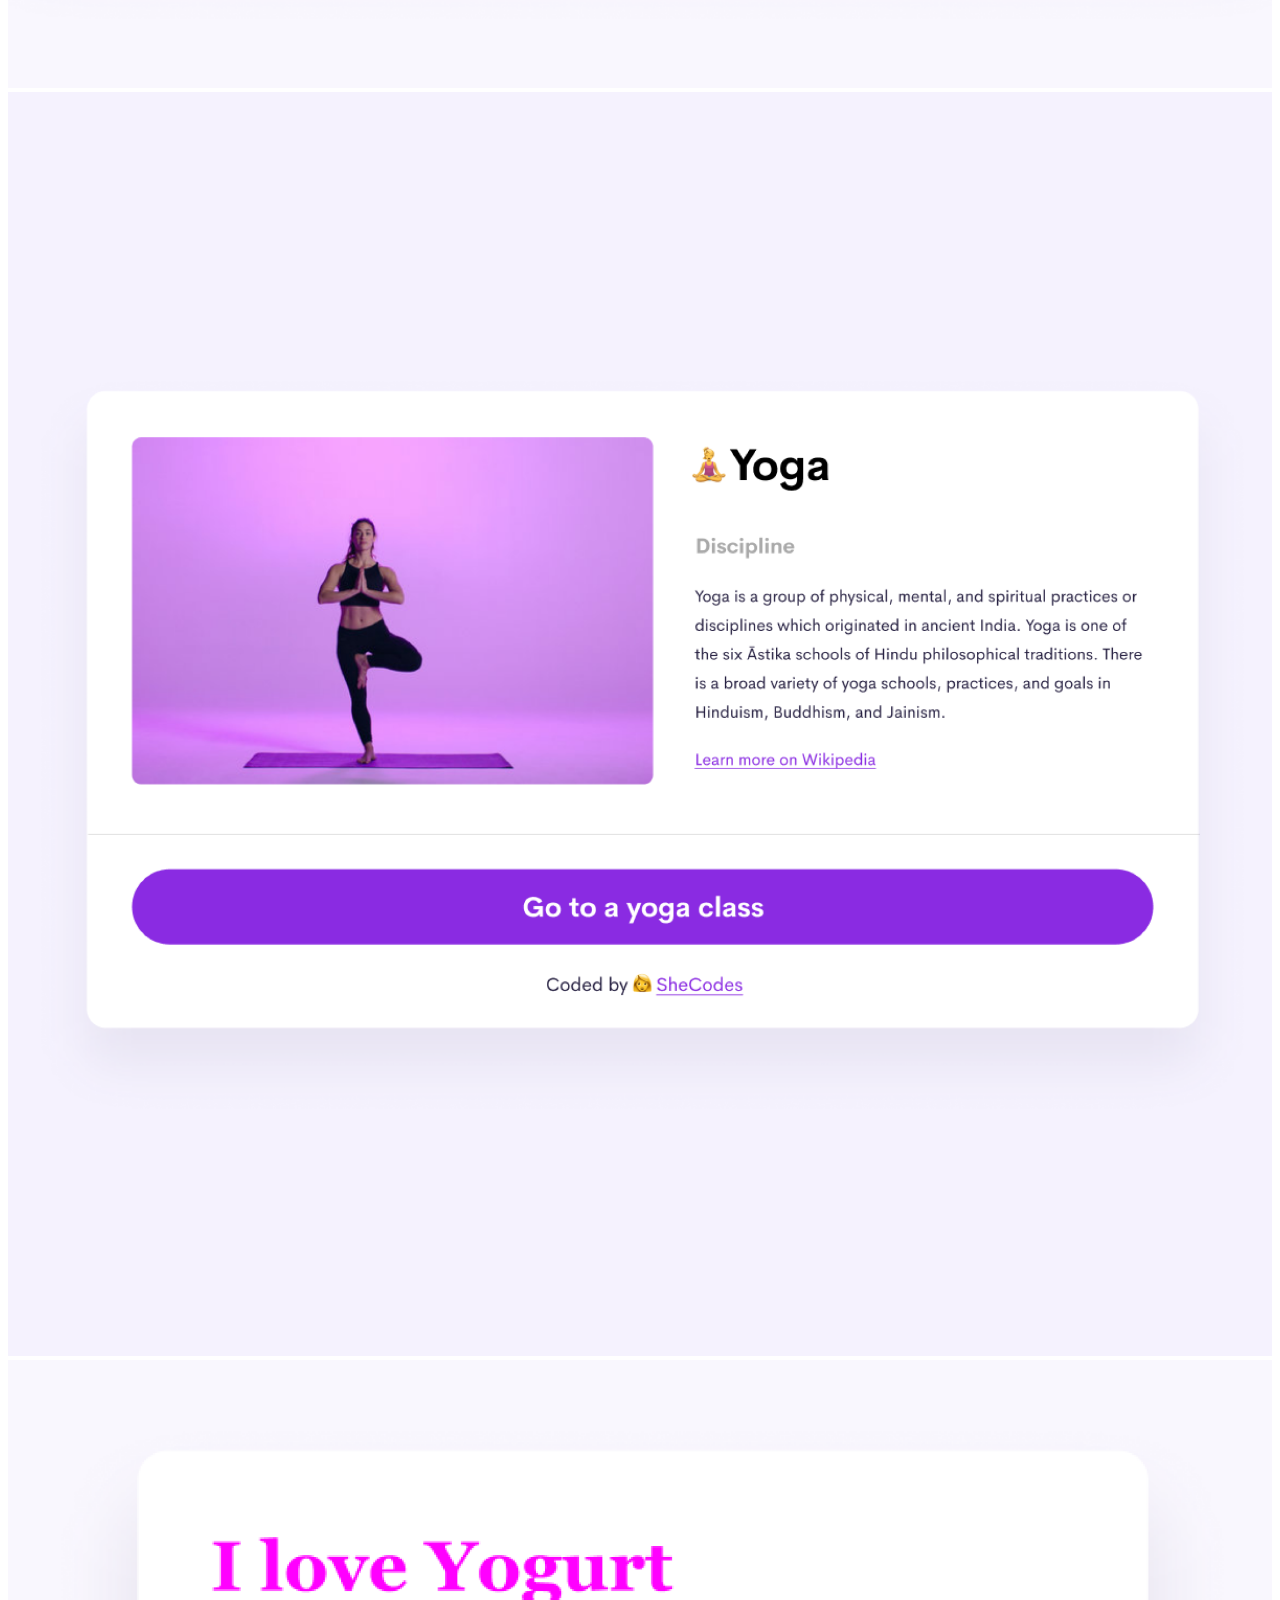
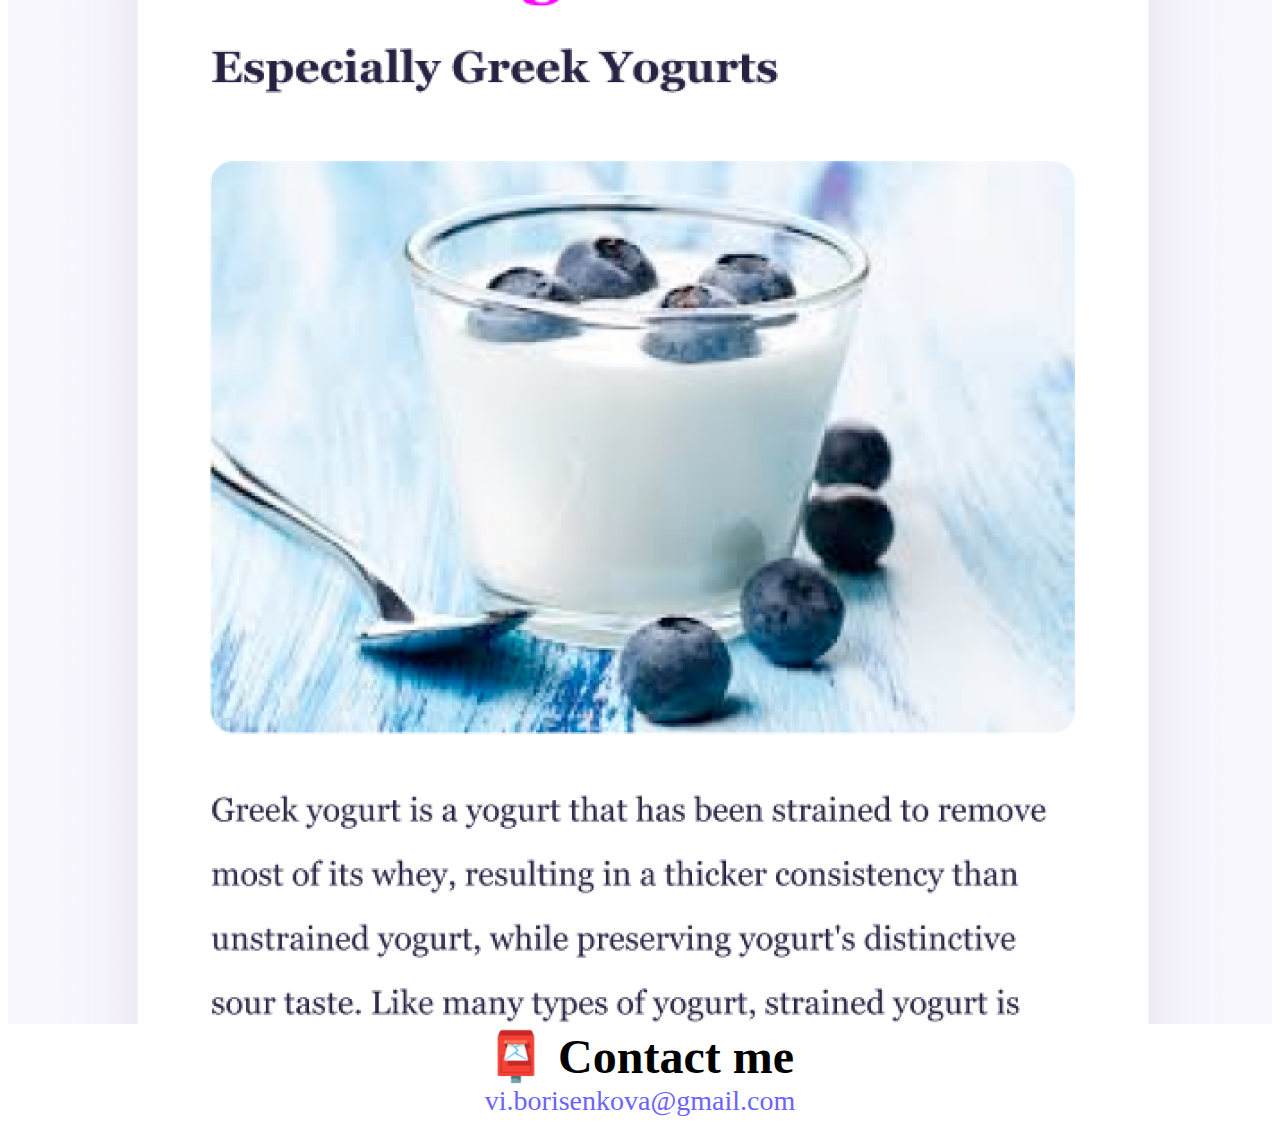
==== commit 0dd21400: "Add ceo friendly content and mobile adaptive style" ====
--- a/about.html
+++ b/about.html
@@ -7,27 +7,27 @@
     <link href="https://cdn.jsdelivr.net/npm/bootstrap@5.2.0/dist/css/bootstrap.min.css" rel="stylesheet" integrity="sha384-gH2yIJqKdNHPEq0n4Mqa/HGKIhSkIHeL5AyhkYV8i59U5AR6csBvApHHNl/vI1Bx" crossorigin="anonymous">
     <script src="https://cdn.jsdelivr.net/npm/bootstrap@5.2.0/dist/js/bootstrap.bundle.min.js" integrity="sha384-A3rJD856KowSb7dwlZdYEkO39Gagi7vIsF0jrRAoQmDKKtQBHUuLZ9AsSv4jD4Xa" crossorigin="anonymous"></script>
     <link rel="stylesheet" href="src/style.css" />
-
-    <title>About Viktoriia Borisenkova</title>
+    <meta name="description" content="About Viktoriia Borysenkova information and contact info">
+    <title>About Viktoriia Borysenkova </title>
   </head>
   <body>
-    <nav class="navbar navbar-expand-lg fixed-top bg-light">
+    <nav class="navbar navbar-expand-lg fixed-top bg-light" id="nav1">
       <div class="container-fluid">
-        <a class="navbar-brand" href="index.html">Viktoriia Borisenkova</a>
+        <a class="navbar-brand" href="index.html" title="homepage link">Viktoriia Borysenkova</a>
         <button class="navbar-toggler" type="button" data-bs-toggle="collapse" data-bs-target="#navbarNavAltMarkup" aria-controls="navbarNavAltMarkup" aria-expanded="false" aria-label="Toggle navigation">
           <span class="navbar-toggler-icon"></span>
         </button>
         <div class="collapse navbar-collapse" id="navbarNavAltMarkup">
           <div class="navbar-nav">
-            <a class="nav-link active" aria-current="page" href="index.html">Home</a>
-            <a class="nav-link" href="about.html">About me</a>
-            <a class="nav-link" href="about.html#contact">Contact me</a>
+            <a class="nav-link active" aria-current="page" href="index.html" title="homepage link">Home</a>
+            <a class="nav-link" href="about.html" title="about me page link">About me</a>
+            <a class="nav-link" href="about.html#contact" title="contact me page link">Contact me</a>
           </div>
         </div>
       </div>
     </nav>
     <h1 class="text-center mt-6">About me</h1>
-      <h3 class="text-center">Front-end developer from Mariupol, Ukraine <img src="img/9153349_heart_love_country_nation_ukraine_icon.svg" alt="UA" width="25"></h3>
+      <h3 class="text-center">Front-end developer from Mariupol, Ukraine <img src="img/9153349_heart_love_country_nation_ukraine_icon.svg" alt="UA" title="ua heart picture" width="25"></h3>
       <div class="about-paragraphs text-center">
         <p>
           Lorem ipsum dolor sit amet, consectetur adipisicing elit. Numquam
@@ -36,16 +36,16 @@
           blanditiis harum.
         </p>
       </div>
-    <div class="container text-center mb-4">
+    <div class="container text-center mb-5">
       <div class="row">
-        <div class="col-md-4"><img src="img/Без названия.png" width="100%"></div>
-        <div class="col-md-4"><img src="img/Без названия (1).png" width="100%"></div>
-        <div class="col-md-4"><img src="img/Без названия (2).png" width="100%"></div>
+        <div class="col-md-4"><img src="img/Без названия.png" class="p-3 shadow rounded" width="100%" alt="weather app" title="weather app project"></div>
+        <div class="col-md-4"><img src="img/Без названия (1).png" class="p-3 shadow rounded" width="100%" alt="yoga app" title="yoga app"></div>
+        <div class="col-md-4"><img src="img/Без названия (2).png" class="p-3 shadow rounded" width="100%" alt="yogurt page" title="yogurt page"></div>
       </div>
     </div>
     <div id="contact" class="text-center">
       <h2>📮 Contact me</h2>
-      <a href="mailto:vi.borisenkova@gmail.com" class="email-link"> vi.borisenkova@gmail.com </a>
+      <a href="mailto:vi.borisenkova@gmail.com" class="email-link" title="e-mail link"> vi.borisenkova@gmail.com </a>
     </div>
   </body>
 </html>
--- a/src/style.css
+++ b/src/style.css
@@ -2,6 +2,33 @@
     --primary-color: #6c63ff;
     --secondary-color: #f5f2fe;
     --box-shadow: 0 5px 10px rgba(0, 0, 0, 0.3);
+  }
+  @media (max-width: 768px) {
+    h1 {
+      font-size: 40px !important;
+    }
+    #weatherText {
+      order: 2;
+    }
+    #weatherImg {
+      order: 1;
+    }
+    #nav1 {
+      opacity: 0.75;
+   }
+   .primary-link {
+    display: block;
+    text-align: center;
+    margin: 0px 100px !important;
+   }
+    p {
+      text-align: center;
+    }
+    h1,
+  h2,
+  h3 {
+    margin-bottom: 20px !important;
+  }
   }
   
  body {
@@ -39,11 +66,11 @@
   margin-top: 4rem !important;
  }
 .primary-link {
-  background: var(--primary-color);
-  color: var(--secondary-color);
-  box-shadow: var(--box-shadow);
-  margin: 20px;
+    background: var(--primary-color);
+    color: var(--secondary-color);
+    box-shadow: var(--box-shadow);
     border-radius: 4px;
+    margin: 20px;
     padding: 20px 15px;
     text-decoration: none;
     text-transform: capitalize;
